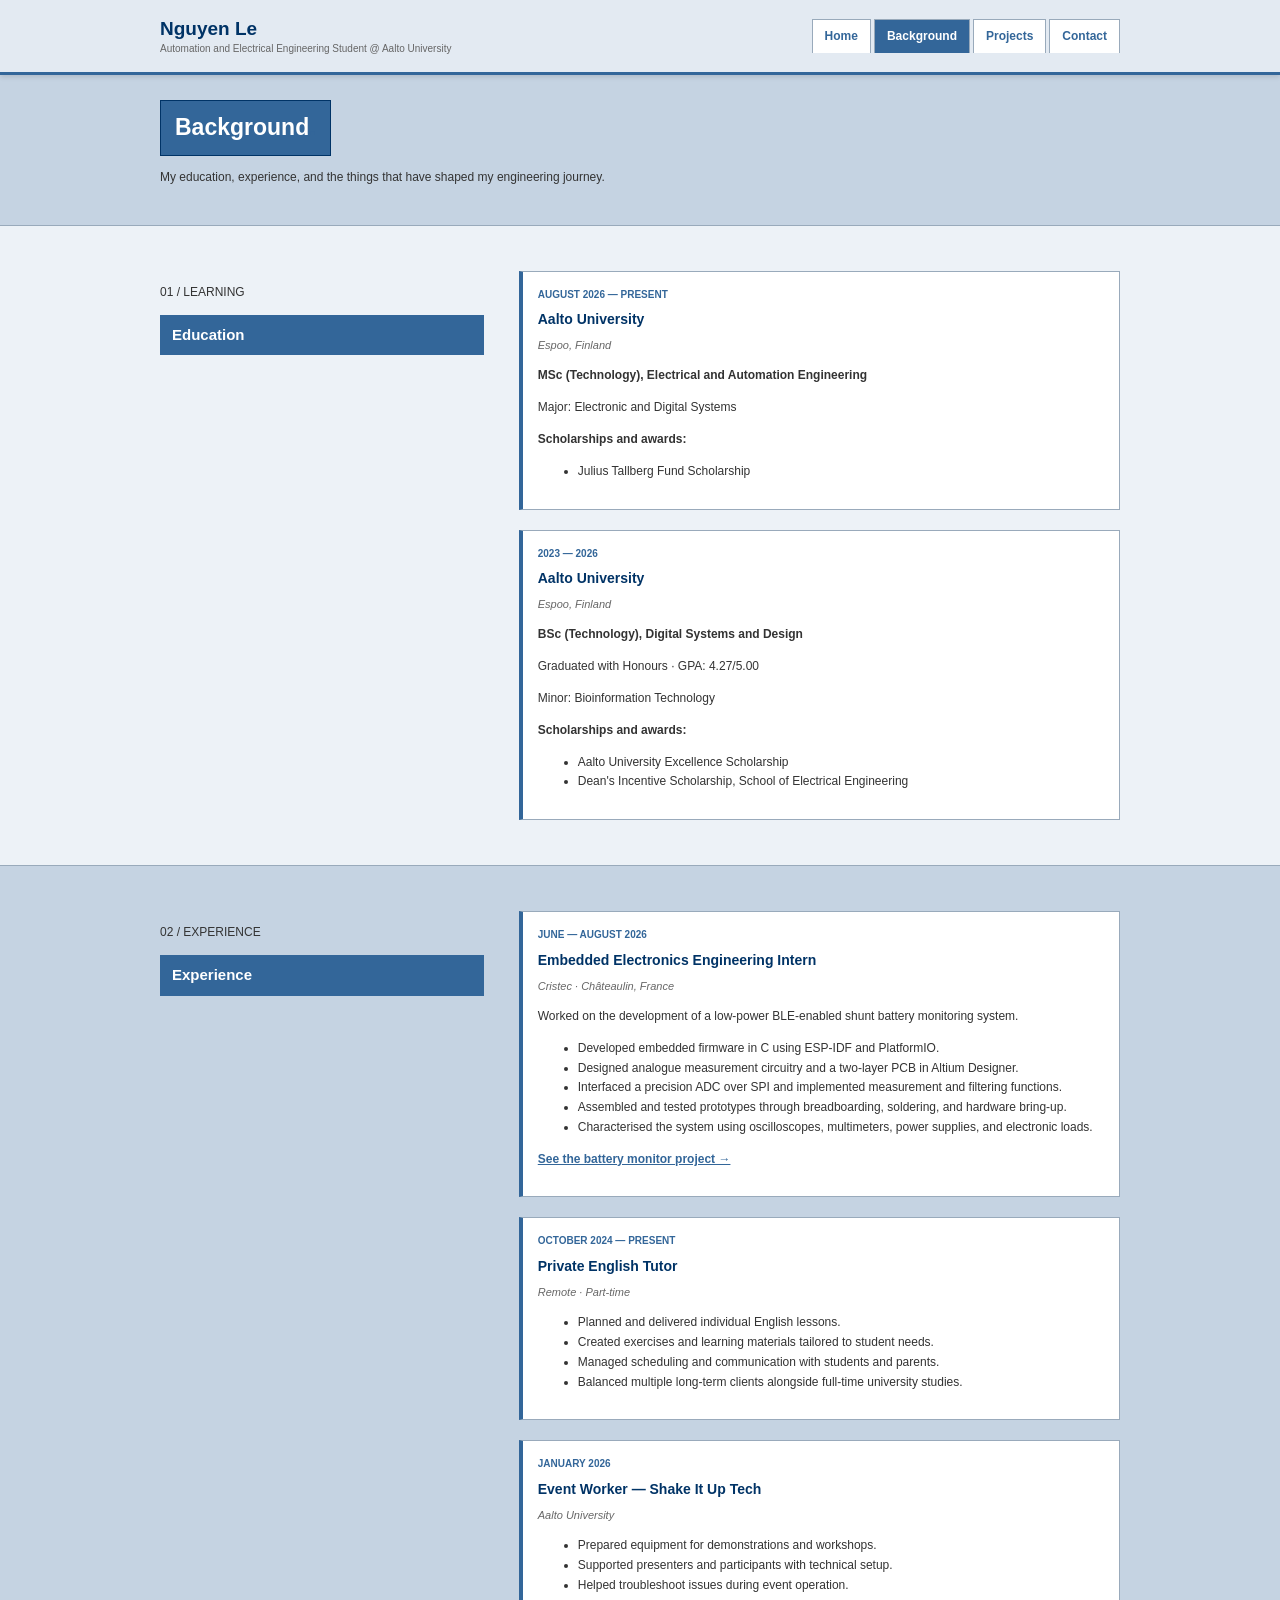
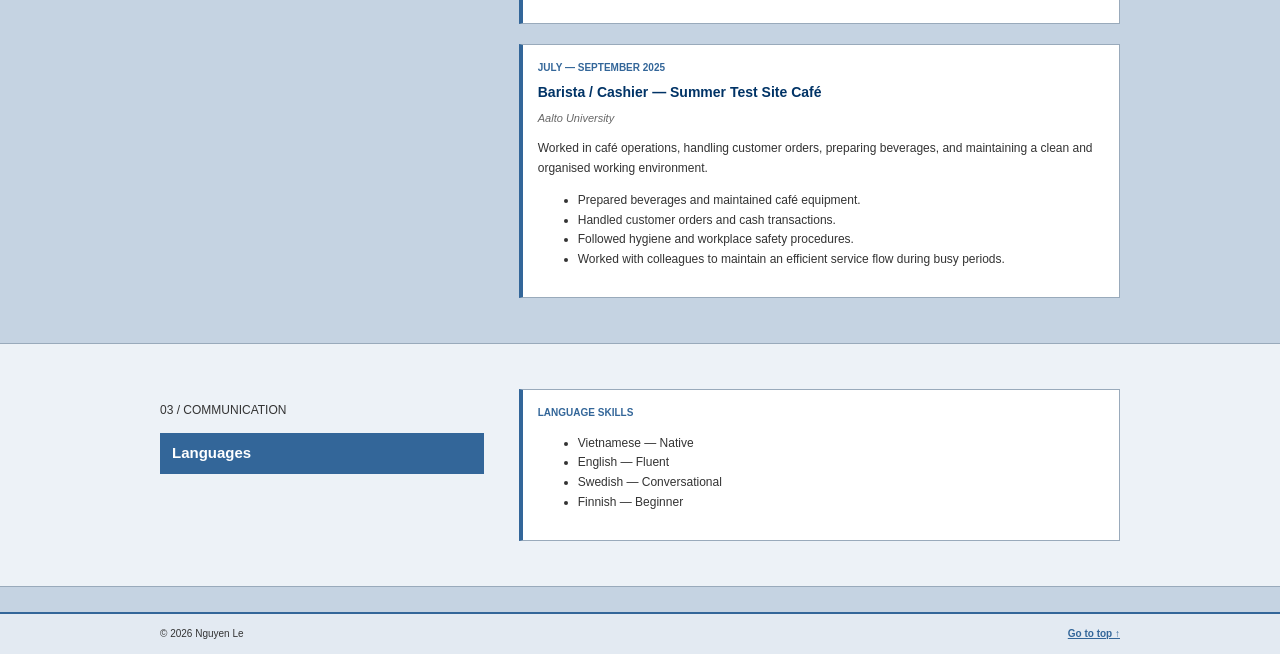
==== background.html @ 9ebc9a63 "Add files via upload" ====
<!DOCTYPE html>
<html lang="en">

<head>

    <meta charset="UTF-8">
    <meta name="viewport" content="width=device-width, initial-scale=1.0">

    <title>Nguyen Le | Background</title>

    <link rel="stylesheet" href="style.css">
    <script src="script.js" defer></script>

</head>


<body>

    <!-- HEADER -->

    <header class="site-header" id="header">

        <div class="header-container">

            <a href="index.html" class="brand">

                <span class="brand-name">Nguyen Le</span>

                <span class="brand-subtitle">
                    Automation and Electrical Engineering Student @ Aalto University
                </span>

            </a>


            <nav class="navbar">

                <a href="index.html">Home</a>

                <a href="background.html" class="active">
                    Background
                </a>

                <a href="projects.html">Projects</a>

                <a href="index.html#contact">Contact</a>

            </nav>

        </div>

    </header>


    <main>

        <!-- PAGE INTRO -->

        <section class="page-intro section-container">

            <h1>
                Background<span class="accent">.</span>
            </h1>

            <p class="lead">
                My education, experience, and the things
                that have shaped my engineering journey.
            </p>

        </section>


        <!-- EDUCATION -->

        <section class="section section-muted">

            <div class="section-container timeline-layout">

                <div class="timeline-heading">

                    <p class="eyebrow">01 / LEARNING</p>

                    <h2>Education</h2>

                </div>


                <div class="timeline-list">


                    <article class="timeline-item">

                        <div class="timeline-date">
                            AUGUST 2026 — PRESENT
                        </div>

                        <div>

                            <h3>Aalto University</h3>

                            <p class="item-subtitle">
                                Espoo, Finland
                            </p>

                            <p>
                                <strong>MSc (Technology), Electrical and Automation Engineering</strong>
                            </p>

                            <p>
                                Major: Electronic and Digital Systems
                            </p>

                            <p>
                                <strong>Scholarships and awards:</strong>
                            </p>

                            <ul>
                                <li>Julius Tallberg Fund Scholarship</li>
                            </ul>

                        </div>

                    </article>


                    <article class="timeline-item">

                        <div class="timeline-date">
                            2023 — 2026
                        </div>

                        <div>

                            <h3>Aalto University</h3>

                            <p class="item-subtitle">
                                Espoo, Finland
                            </p>

                            <p>
                                <strong>BSc (Technology), Digital Systems and Design</strong>
                            </p>

                            <p>
                                Graduated with Honours · GPA: 4.27/5.00
                            </p>

                            <p>
                                Minor: Bioinformation Technology
                            </p>

                            <p>
                                <strong>Scholarships and awards:</strong>
                            </p>

                            <ul>
                                <li>Aalto University Excellence Scholarship</li>
                                <li>Dean's Incentive Scholarship, School of Electrical Engineering</li>
                            </ul>

                        </div>

                    </article>


                </div>

            </div>

        </section>


        <!-- EXPERIENCE -->

        <section class="section">

            <div class="section-container timeline-layout">

                <div class="timeline-heading">

                    <p class="eyebrow">02 / EXPERIENCE</p>

                    <h2>Experience</h2>

                </div>


                <div class="timeline-list">


                    <article class="timeline-item">

                        <div class="timeline-date">
                            JUNE — AUGUST 2026
                        </div>

                        <div>

                            <h3>Embedded Electronics Engineering Intern</h3>

                            <p class="item-subtitle">
                                Cristec · Châteaulin, France
                            </p>

                            <p>
                                Worked on the development of a low-power BLE-enabled
                                shunt battery monitoring system.
                            </p>

                            <ul>
                                <li>Developed embedded firmware in C using ESP-IDF and PlatformIO.</li>
                                <li>Designed analogue measurement circuitry and a two-layer PCB in Altium Designer.</li>
                                <li>Interfaced a precision ADC over SPI and implemented measurement and filtering functions.</li>
                                <li>Assembled and tested prototypes through breadboarding, soldering, and hardware bring-up.</li>
                                <li>Characterised the system using oscilloscopes, multimeters, power supplies, and electronic loads.</li>
                            </ul>

                            <p>
                                <a href="projects/battery-monitor.html" class="text-link">
                                    See the battery monitor project →
                                </a>
                            </p>

                        </div>

                    </article>


                    <article class="timeline-item">

                        <div class="timeline-date">
                            OCTOBER 2024 — PRESENT
                        </div>

                        <div>

                            <h3>Private English Tutor</h3>

                            <p class="item-subtitle">
                                Remote · Part-time
                            </p>

                            <ul>
                                <li>Planned and delivered individual English lessons.</li>
                                <li>Created exercises and learning materials tailored to student needs.</li>
                                <li>Managed scheduling and communication with students and parents.</li>
                                <li>Balanced multiple long-term clients alongside full-time university studies.</li>
                            </ul>

                        </div>

                    </article>


                    <article class="timeline-item">

                        <div class="timeline-date">
                            JANUARY 2026
                        </div>

                        <div>

                            <h3>Event Worker — Shake It Up Tech</h3>

                            <p class="item-subtitle">
                                Aalto University
                            </p>

                            <ul>
                                <li>Prepared equipment for demonstrations and workshops.</li>
                                <li>Supported presenters and participants with technical setup.</li>
                                <li>Helped troubleshoot issues during event operation.</li>
                            </ul>

                        </div>

                    </article>


                    <article class="timeline-item">

                        <div class="timeline-date">
                            JULY — SEPTEMBER 2025
                        </div>

                        <div>

                            <h3>Barista / Cashier — Summer Test Site Café</h3>

                            <p class="item-subtitle">
                                Aalto University
                            </p>

                            <p>
                                Worked in café operations, handling customer orders,
                                preparing beverages, and maintaining a clean and
                                organised working environment.
                            </p>

                            <ul>
                                <li>Prepared beverages and maintained café equipment.</li>
                                <li>Handled customer orders and cash transactions.</li>
                                <li>Followed hygiene and workplace safety procedures.</li>
                                <li>Worked with colleagues to maintain an efficient service flow during busy periods.</li>
                            </ul>

                        </div>

                    </article>


                </div>

            </div>

        </section>


        <!-- LANGUAGES -->

        <section class="section section-muted">

            <div class="section-container timeline-layout">

                <div class="timeline-heading">

                    <p class="eyebrow">03 / COMMUNICATION</p>

                    <h2>Languages</h2>

                </div>


                <div class="timeline-list">

                    <article class="timeline-item">

                        <div class="timeline-date">
                            LANGUAGE SKILLS
                        </div>

                            <ul>
                                <li>Vietnamese — Native</li>
                                <li>English — Fluent</li>
                                <li>Swedish — Conversational</li>
                                <li>Finnish — Beginner</li>
                            </ul>

                        </div>

                    </article>

                </div>

            </div>

        </section>


    </main>


    <!-- FOOTER -->

    <footer class="site-footer">

        <div class="footer-container">

            <span>© <span data-year></span> Nguyen Le</span>

            <a href="#">Go to top ↑</a>

        </div>

    </footer>

</body>

</html>
---- style.css ----
/* =========================================
   1. COLOURS & GLOBAL SETTINGS
========================================= */

:root {
  color-scheme: light dark;

  --blue: #336699;
  --blue-dark: #003366;
  --blue-hover: #477bad;
  --blue-pale: #dce6f1;

  --page-bg: #c5d3e2;
  --header-bg: #e3eaf2;
  --panel-bg: #ffffff;
  --panel-alt: #edf2f7;

  --text: #333333;
  --muted: #666666;
  --border: #99aabb;

  --container-width: 960px;
  --header-height: 72px;
}

* {
  box-sizing: border-box;
}

html {
  scroll-behavior: smooth;
  scroll-padding-top: 100px;
}

body {
  margin: 0;
  background: var(--page-bg);
  color: var(--text);
  font-family: Verdana, Arial, sans-serif;
  font-size: 12px;
  line-height: 1.65;
}

h1,
h2,
h3 {
  font-family: Arial, Helvetica, sans-serif;
}

img {
  display: block;
  max-width: 100%;
}

a {
  color: var(--blue);
  text-decoration: underline;
}

a:visited {
  color: #663399;
}

a:hover {
  color: var(--blue-dark);
  text-decoration: none;
}

button {
  font: inherit;
}

.section-container,
.header-container,
.footer-container {
  width: min(94%, var(--container-width));
  margin: 0 auto;
}

.accent {
  color: var(--blue);
}

.text-link {
  font-weight: bold;
}

/* =========================================
   2. HEADER & NAVIGATION
========================================= */

.site-header {
  position: sticky;
  top: 0;
  z-index: 1000;
  background: var(--header-bg);
  border-bottom: 3px solid var(--blue);
  box-shadow: 0 2px 5px rgba(0, 0, 0, 0.12);
}

.header-container {
  min-height: var(--header-height);
  display: flex;
  align-items: center;
  justify-content: space-between;
  gap: 20px;
  transition: min-height 0.2s ease;
}

.site-header.scrolled .header-container {
  min-height: 58px;
}

.brand {
  display: flex;
  flex-direction: column;
  flex-shrink: 0;
  color: var(--text);
  text-decoration: none;
  line-height: 1.3;
}

.brand-name {
  color: var(--blue-dark);
  font-size: 19px;
  font-weight: bold;
}

.brand-subtitle {
  color: var(--muted);
  font-size: 10px;
}

.navbar {
  display: flex;
  align-items: center;
  flex-wrap: wrap;
  gap: 3px;
}

.navbar a {
  display: inline-block;
  padding: 7px 12px;
  background: var(--panel-bg);
  border: 1px solid var(--border);
  border-bottom: 0;
  color: var(--blue);
  font-family: Arial, sans-serif;
  font-size: 12px;
  font-weight: bold;
  text-decoration: none;
}

.navbar a:hover,
.navbar a.active {
  background: var(--blue);
  color: #ffffff;
}

/* =========================================
   3. HOME PAGE - INTRO
========================================= */

.home-intro {
  display: flex;
  align-items: flex-start;
  justify-content: space-between;
  gap: 18px;
  padding-top: 35px;
  padding-bottom: 35px;
}

.intro-text,
.intro-photo {
  background: var(--panel-bg);
  border: 1px solid var(--border);
}

.intro-text {
  flex: 1 1 55%;
  min-width: 0;
  padding: 20px;
}

.intro-text h1 {
  margin: 0 0 16px;
  color: var(--blue-dark);
  font-family: Arial, Helvetica, sans-serif;
  font-size: 24px;
  line-height: 1.3;
}

.intro-text p {
  margin: 0 0 18px;
  line-height: 1.7;
}

.intro-text p:last-child {
  margin-bottom: 0;
}

.intro-photo {
  flex: 0 1 38%;
  min-width: 220px;
  padding: 8px;
  text-align: center;
}

.profile-image {
  width: 100%;
  height: 300px;
  object-fit: cover;
  background: var(--panel-alt);
  border: 1px solid var(--border);
}

.image-caption {
  margin: 8px 0 0;
  color: var(--muted);
  font-size: 10px;
  font-style: italic;
}

/* ========================================
   4. HOME PAGE - FEATURED
======================================== */

.featured-section {
  margin-bottom: 24px;
}

.featured-grid {
  display: grid;
  grid-template-columns: repeat(3, minmax(0, 1fr));
  gap: 14px;
  padding: 14px;
}

.featured-project {
  min-width: 0;
  overflow: hidden;
  background: var(--panel-bg);
  color: var(--panel-text);
  border: 1px solid var(--border);
  box-shadow: 2px 2px 0 var(--shadow);
}

.featured-project > a {
  display: block;
  padding: 8px 8px 0;
}

.featured-project img {
  display: block;
  width: 100%;
  aspect-ratio: 4 / 3;
  object-fit: cover;
  border: 1px solid var(--border);
}

.featured-project-content {
  padding: 10px;
}

.featured-project h3 {
  margin: 0 0 5px;
  font-size: 14px;
}

.featured-project h3 a {
  color: var(--blue);
}

.featured-project p {
  margin: 6px 0 0;
  font-size: 12px;
  line-height: 1.5;
}

.project-meta {
  color: var(--muted);
  font-size: 11px !important;
}

/* =========================================
   5. HOME PAGE - CONTACTS
========================================= */

.contact-section {
  padding: 25px 0;
}

.contact-container {
  padding: 0 16px 16px;
  background: var(--panel-bg);
  border: 1px solid var(--border);
}

.contact-container h2 {
  margin: 0 -16px 15px;
  padding: 8px 12px;
  background: var(--blue);
  color: #ffffff;
  font-family: Arial, sans-serif;
  font-size: 14px;
}

.contact-container p {
  margin: 6px 0;
}

.contact-container a {
  overflow-wrap: anywhere;
}

/* =========================================
   6. SECTIONS AND HEADINGS
========================================= */

.section {
  padding: 45px 0;
}

.section-muted {
  background: var(--panel-alt);
  border-top: 1px solid var(--border);
  border-bottom: 1px solid var(--border);
}

.section-heading {
  margin-bottom: 18px;
}

.section-heading h2 {
  margin: 0;
  padding: 8px 12px;
  background: var(--blue);
  color: #ffffff;
  font-family: Arial, sans-serif;
  font-size: 15px;
}

.section-heading p {
  margin: 8px 0 0;
  color: var(--muted);
}

.page-intro {
  padding: 25px 0;
}

.page-intro h1 {
  display: inline-block;
  margin: 0;
  padding: 8px 14px;
  background: var(--blue);
  border: 1px solid var(--blue-dark);
  color: #ffffff;
  font-family: Arial, sans-serif;
  font-size: 23px;
}

/* =========================================
   7. PROJECTS PAGE
========================================= */

.project-list {
  display: flex;
  flex-direction: column;
  gap: 15px;
}

.project-row {
  display: flex;
  align-items: stretch;
  gap: 15px;
  padding: 0;
  background: var(--panel-bg);
  border: 1px solid var(--border);
}

.project-thumbnail {
  flex: 0 0 235px;
  align-self: flex-start;
  display: block;
  margin: 12px 0 12px 12px;
  padding: 4px;
  background: var(--panel-alt);
  border: 1px solid var(--border);
}

.project-thumbnail img {
  width: 100%;
  height: 165px;
  object-fit: cover;
  background: var(--panel-alt);
}

.project-info {
  flex: 1;
  min-width: 0;
  padding: 12px 14px 14px 0;
}

.project-info h2 {
  margin: -12px -14px 9px 0;
  padding: 8px 12px;
  background: var(--blue-pale);
  border-bottom: 1px solid var(--border);
  font-family: Arial, sans-serif;
  font-size: 15px;
}

.project-info h2 a {
  color: var(--blue-dark);
  text-decoration: none;
}

.project-info h2 a:hover {
  text-decoration: underline;
}

.project-meta {
  margin: 0 0 10px;
  color: var(--muted);
  font-size: 10px;
  font-weight: bold;
}

.project-meta span {
  padding: 0 5px;
  color: var(--blue);
}

.project-info > p:not(.project-meta) {
  margin: 0 0 15px;
  line-height: 1.65;
}

/* =========================================
   8. BACKGROUND PAGE
========================================= */

.timeline-layout {
  display: grid;
  grid-template-columns: 0.7fr 1.3fr;
  gap: 35px;
}

.timeline-heading {
  align-self: start;
}

.timeline-heading h2 {
  margin: 0;
  padding: 8px 12px;
  background: var(--blue);
  color: #ffffff;
  font-family: Arial, sans-serif;
  font-size: 15px;
}

.timeline-list {
  display: flex;
  flex-direction: column;
  gap: 20px;
}

.timeline-item {
  padding: 15px;
  background: var(--panel-bg);
  border: 1px solid var(--border);
  border-left: 4px solid var(--blue);
}

.timeline-date {
  color: var(--blue);
  font-size: 10px;
  font-weight: bold;
}

.timeline-item h3 {
  margin: 5px 0;
  color: var(--blue-dark);
  font-size: 14px;
}

.item-subtitle {
  margin: 0 0 10px;
  color: var(--muted);
  font-size: 11px;
  font-style: italic;
}

/* =========================================
   9. PROJECT ARTICLE
========================================= */

.article-hero {
  position: relative;
  display: flex;
  align-items: flex-end;
  min-height: 350px;
  padding: 45px 0;
  overflow: hidden;
  background: #172c4c;
}

.article-background {
  position: absolute;
  inset: 0;
  width: 100%;
  height: 100%;
  object-fit: cover;
}

.article-overlay {
  position: absolute;
  inset: 0;
  background: rgba(10, 25, 50, 0.72);
}

.article-hero-content {
  position: relative;
  z-index: 1;
  width: min(92%, var(--container-width));
  margin: 0 auto;
  color: #ffffff;
}

.article-hero-content h1 {
  max-width: 800px;
  margin: 10px 0;
  font-family: Arial, sans-serif;
  font-size: 28px;
  line-height: 1.2;
}

.article-hero-content p {
  max-width: 700px;
}

.article-hero-content a {
  color: #c6dcff;
}

.back-link {
  display: inline-block;
  margin-bottom: 18px;
  font-weight: bold;
}

.article-content {
  width: min(92%, 800px);
  margin: 45px auto;
  padding: 20px;
  background: var(--panel-bg);
  border: 1px solid var(--border);
}

.article-meta {
  padding-bottom: 18px;
  border-bottom: 1px dashed var(--border);
  color: var(--muted);
  font-size: 11px;
}

.article-content h2 {
  margin: 35px 0 12px;
  padding-bottom: 6px;
  border-bottom: 1px solid var(--border);
  color: var(--blue-dark);
  font-size: 17px;
}

.article-content h3 {
  margin: 25px 0 10px;
}

.article-content p {
  margin: 0 0 18px;
}

.article-content ul,
.article-content ol {
  padding-left: 25px;
  margin-bottom: 20px;
}

.article-media {
  margin: 30px 0;
  width: 100%;
}

.article-media-grid {
  display: flex;
  align-items: stretch;
  justify-content: center;
  gap: 15px;
  width: 100%;
}

.article-media-grid img {
  display: block;
  height: 300px;
  width: auto;
  max-width: 100%;
  object-fit: contain;
  border-radius: 8px;
}

.article-media > img {
  display: block;
  width: 100%;
  height: auto;
  border-radius: 8px;
}

.article-video {
  display: block;
  width: 100%;
  aspect-ratio: 16 / 9;
  border: none;
  border-radius: 8px;
  background: #000;
}

.article-media figcaption {
  margin-top: 10px;
  font-size: 0.9rem;
  color: var(--text-muted);
  text-align: center;
}

@media (max-width: 700px) {
  .article-media-grid {
    flex-wrap: wrap;
  }

  .article-media-grid img {
    height: 220px;
    max-width: 100%;
  }
}

.article-end {
  margin-top: 35px;
  padding-top: 20px;
  border-top: 1px dashed var(--border);

  display: flex;
  justify-content: space-between;
  align-items: center;
  gap: 1rem;
}

/* =========================================
   10. FOOTER
========================================= */

.site-footer {
  margin-top: 25px;
  padding: 12px 0;
  background: var(--header-bg);
  border-top: 2px solid var(--blue);
  color: var(--text);
  font-size: 10px;
}

.footer-container {
  display: flex;
  align-items: center;
  justify-content: space-between;
  gap: 15px;
}

.footer-container a {
  font-weight: bold;
}

/* =========================================
   11. DARK MODE
========================================= */

@media (prefers-color-scheme: dark) {
  :root {
    --blue: #8ab9e8;
    --blue-dark: #b3d5f5;
    --blue-hover: #d0e5ff;
    --blue-pale: #263b53;

    --page-bg: #202b39;
    --header-bg: #29394c;
    --panel-bg: #2b3746;
    --panel-alt: #354456;

    --text: #e1e8f0;
    --muted: #bac6d3;
    --border: #61758b;
  }

  a,
  a:visited {
    color: #9bc8f5;
  }

  a:hover {
    color: #d0e5ff;
  }

  .brand-name {
    color: #9bc8f5;
  }

  .navbar a {
    background: var(--panel-bg);
    border-color: var(--border);
    color: #9bc8f5;
  }

  .navbar a:hover,
  .navbar a.active {
    background: var(--blue);
    color: #172536;
  }

  .intro-text h1,
  .project-info h2 a,
  .timeline-item h3,
  .article-content h2 {
    color: var(--blue-dark);
  }

  .project-info h2 {
    background: var(--panel-alt);
    border-color: var(--border);
  }

  .article-overlay {
    background: rgba(5, 12, 25, 0.82);
  }

  .article-hero-content a {
    color: #b9d4ff;
  }

  .article-hero-content p {
    color: #e3eaf4;
  }
}

/* =========================================
   12. RESPONSIVENESS
========================================= */

@media (max-width: 760px) {
  /* Header */

  .header-container {
    min-height: 105px;
    flex-direction: column;
    align-items: flex-start;
    justify-content: center;
    gap: 5px;
    padding-top: 8px;
    padding-bottom: 8px;
  }

  .site-header.scrolled .header-container {
    min-height: 105px;
  }

  .navbar {
    width: 100%;
    flex-wrap: nowrap;
    gap: 3px;
    overflow-x: auto;
    padding-bottom: 3px;
  }

  .navbar a {
    flex-shrink: 0;
  }

  /* Home */

  .home-intro {
    flex-direction: column;
    align-items: stretch;
    gap: 28px;
    padding-top: 25px;
    padding-bottom: 35px;
  }

  .intro-photo {
    width: min(100%, 430px);
    align-self: center;
  }

  .profile-image {
    height: 320px;
  }

  /* Projects */

  .project-row {
    flex-direction: column;
  }

  .project-thumbnail {
    flex: auto;
    width: auto;
    margin: 12px 12px 0;
  }

  .project-thumbnail img {
    height: 210px;
  }

  .project-info {
    padding: 12px;
  }

  .project-info h2 {
    margin: -12px -12px 10px;
  }

  /* Background */

  .timeline-layout {
    grid-template-columns: 1fr;
    gap: 20px;
  }

  /* Article */

  .article-content {
    padding: 20px;
  }
}

/* =========================================
   13. MOBILE SCREENS
========================================= */

@media (max-width: 450px) {
  body {
    font-size: 12px;
  }

  .intro-text {
    padding: 16px;
  }

  .intro-text h1 {
    font-size: 21px;
  }

  .profile-image {
    height: 270px;
  }

  .project-info h2 {
    font-size: 14px;
  }

  .project-meta span {
    padding: 0 2px;
  }

  .footer-container {
    align-items: flex-start;
  }

  .article-hero-content h1 {
    font-size: 23px;
  }
}

/* =========================================
   14. ACCESSIBILITY
========================================= */

@media (prefers-reduced-motion: reduce) {
  html {
    scroll-behavior: auto;
  }

  *,
  *::before,
  *::after {
    transition-duration: 0.01ms !important;
  }
}
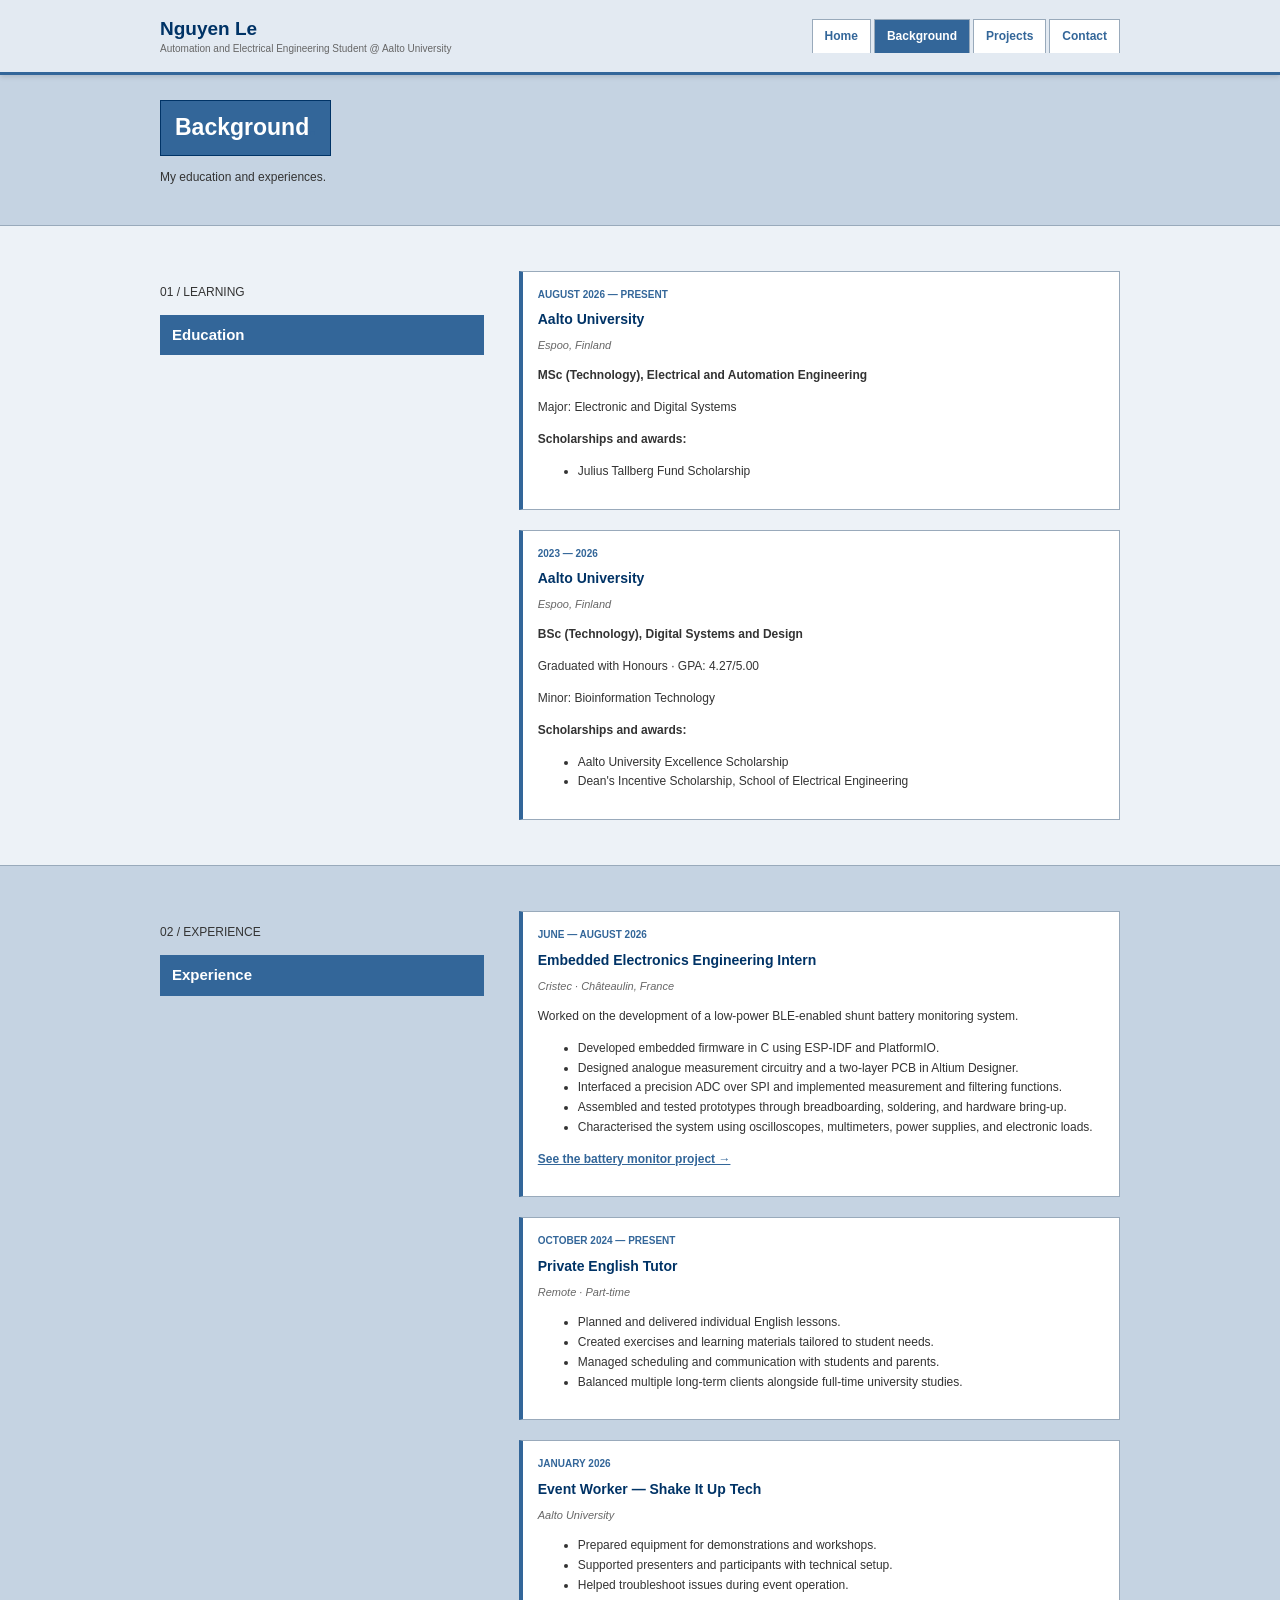
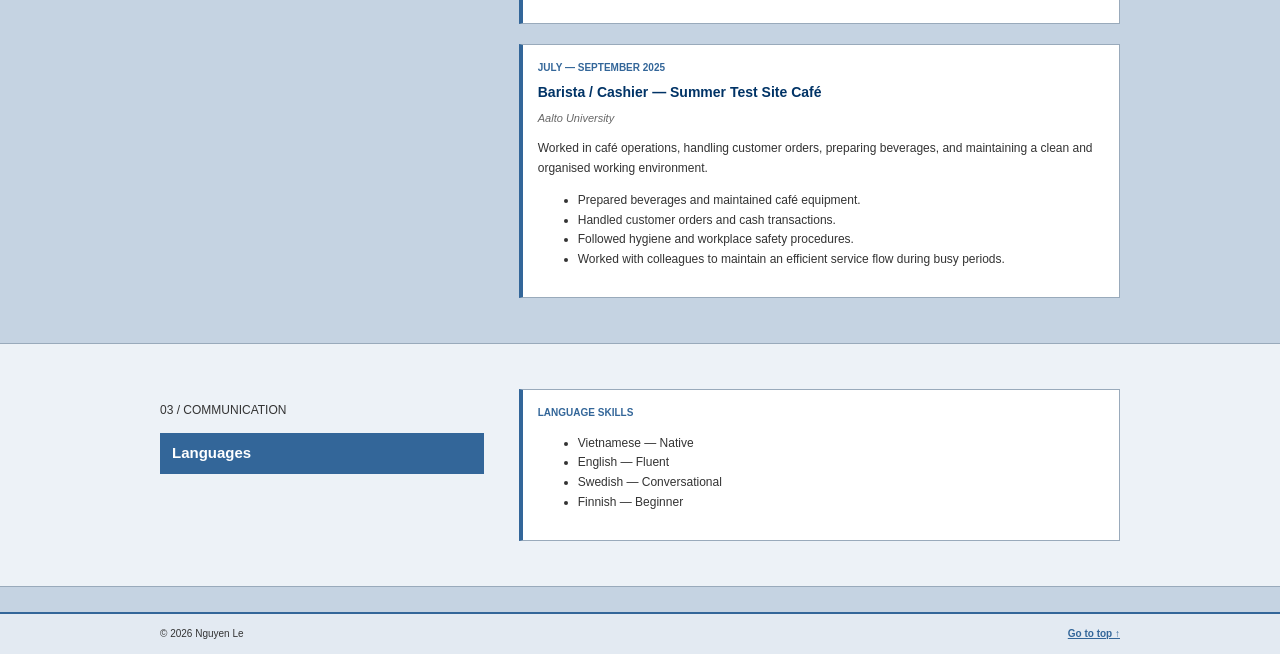
==== commit fef43f53: "Update background.html" ====
--- a/background.html
+++ b/background.html
@@ -64,8 +64,7 @@
             </h1>
 
             <p class="lead">
-                My education, experience, and the things
-                that have shaped my engineering journey.
+                My education and experiences.
             </p>
 
         </section>
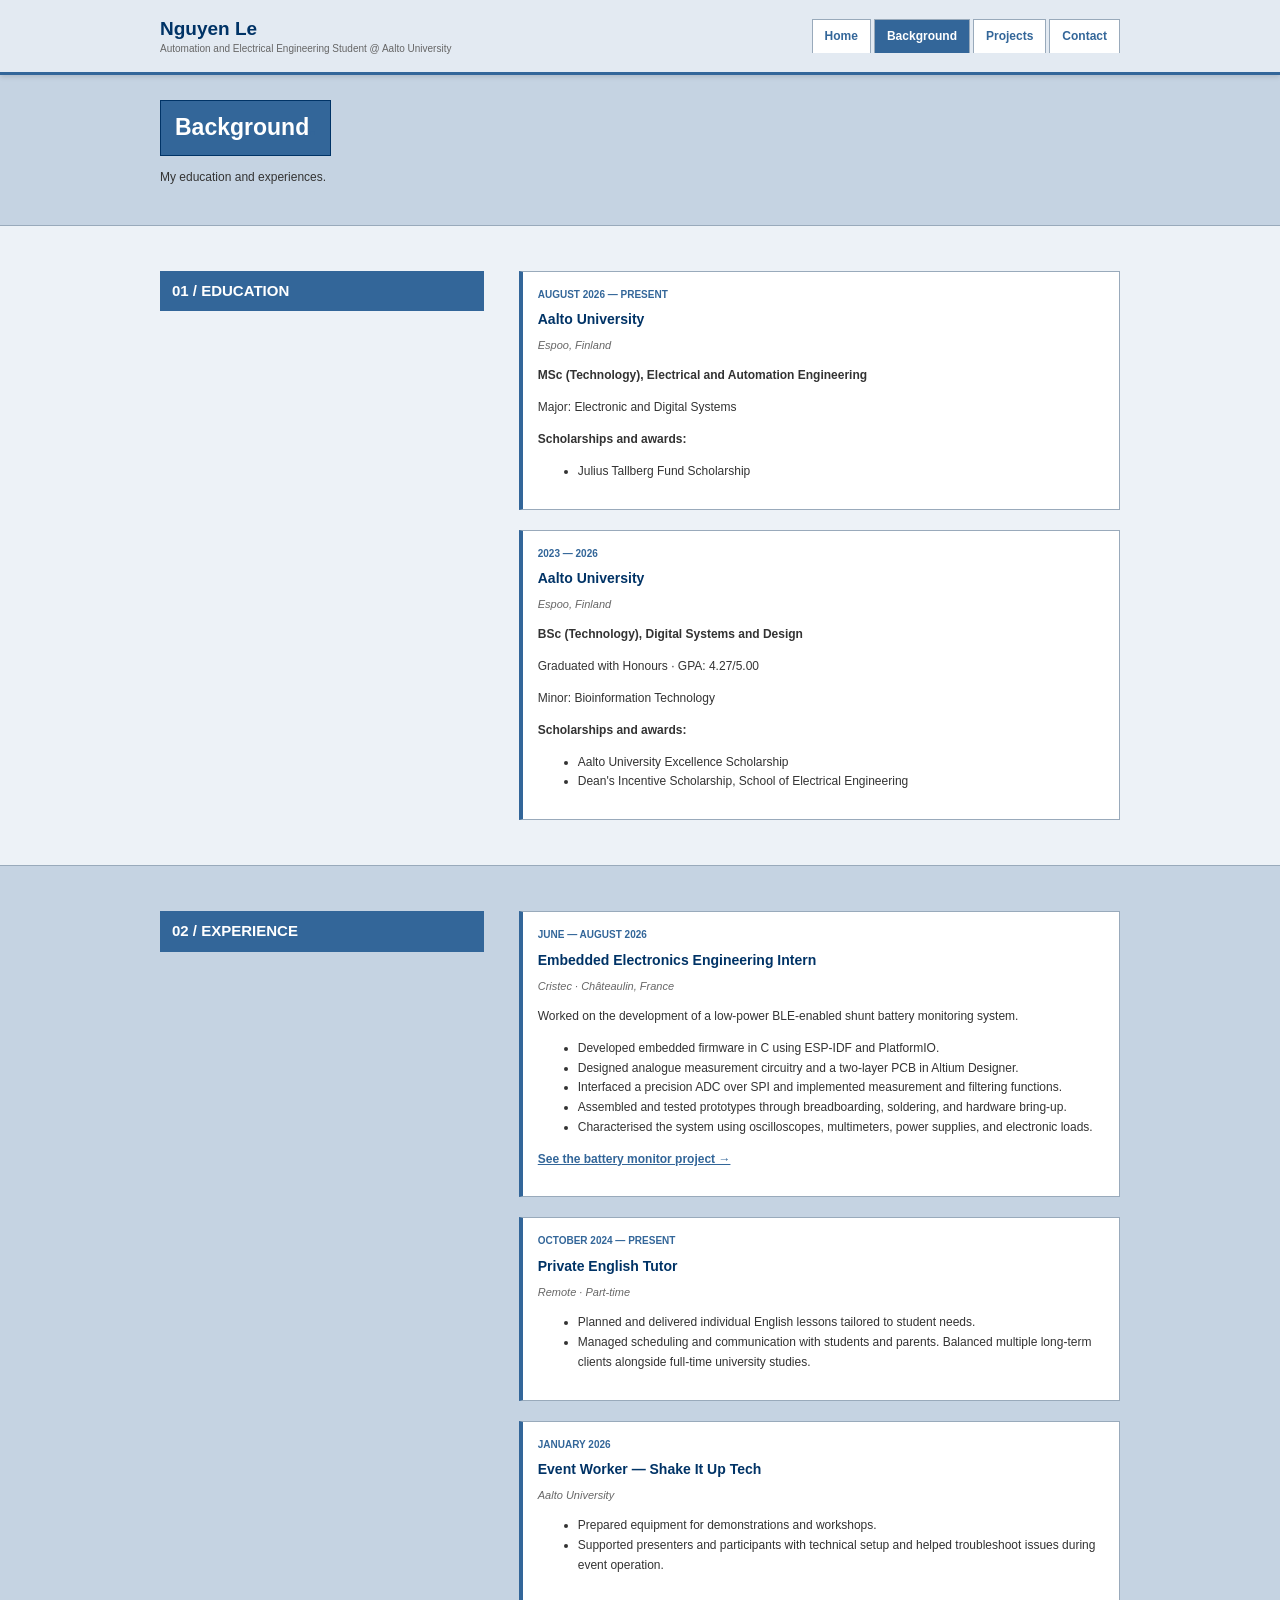
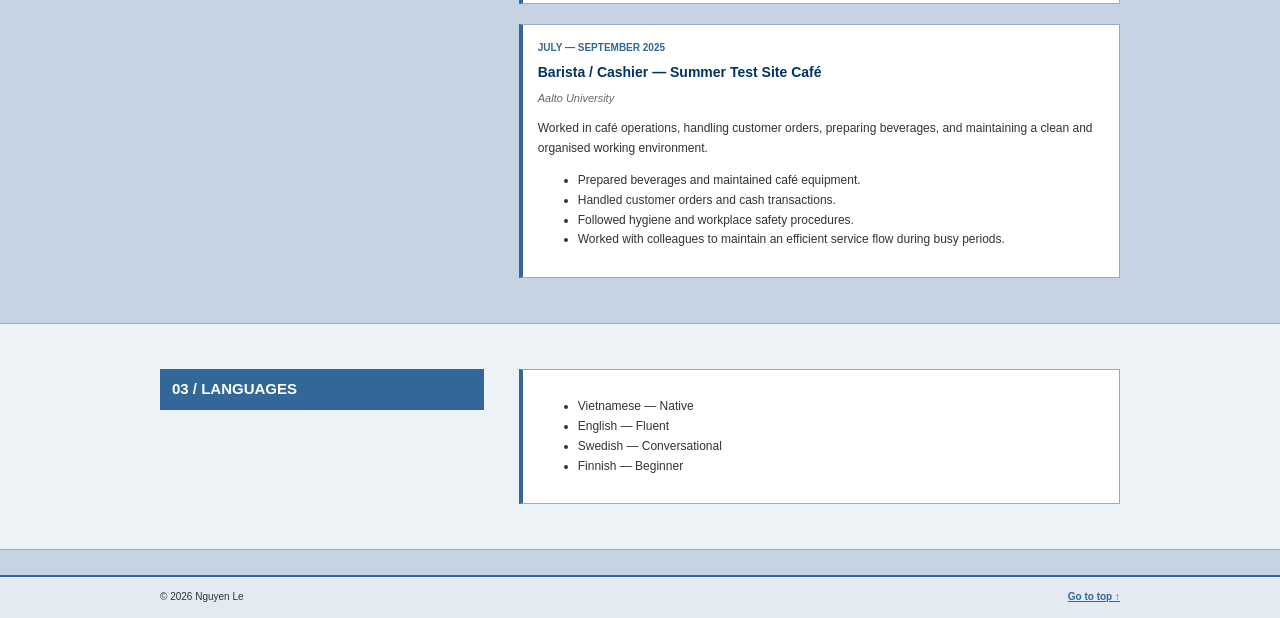
==== commit e4fc0ec6: "Update background.html" ====
--- a/background.html
+++ b/background.html
@@ -77,10 +77,7 @@
             <div class="section-container timeline-layout">
 
                 <div class="timeline-heading">
-
-                    <p class="eyebrow">01 / LEARNING</p>
-
-                    <h2>Education</h2>
+                    <h2>01 / EDUCATION</h2>
 
                 </div>
 
@@ -177,10 +174,7 @@
             <div class="section-container timeline-layout">
 
                 <div class="timeline-heading">
-
-                    <p class="eyebrow">02 / EXPERIENCE</p>
-
-                    <h2>Experience</h2>
+                    <h2>02 / EXPERIENCE</h2>
 
                 </div>
 
@@ -241,10 +235,8 @@
                             </p>
 
                             <ul>
-                                <li>Planned and delivered individual English lessons.</li>
-                                <li>Created exercises and learning materials tailored to student needs.</li>
-                                <li>Managed scheduling and communication with students and parents.</li>
-                                <li>Balanced multiple long-term clients alongside full-time university studies.</li>
+                                <li>Planned and delivered individual English lessons tailored to student needs.</li>
+                                <li>Managed scheduling and communication with students and parents. Balanced multiple long-term clients alongside full-time university studies.</li>
                             </ul>
 
                         </div>
@@ -268,8 +260,7 @@
 
                             <ul>
                                 <li>Prepared equipment for demonstrations and workshops.</li>
-                                <li>Supported presenters and participants with technical setup.</li>
-                                <li>Helped troubleshoot issues during event operation.</li>
+                                <li>Supported presenters and participants with technical setup and helped troubleshoot issues during event operation.</li>
                             </ul>
 
                         </div>
@@ -324,21 +315,14 @@
 
                 <div class="timeline-heading">
 
-                    <p class="eyebrow">03 / COMMUNICATION</p>
-
-                    <h2>Languages</h2>
-
-                </div>
-
+                    <h2>03 / LANGUAGES</h2>
+
+                </div>
 
                 <div class="timeline-list">
 
                     <article class="timeline-item">
-
-                        <div class="timeline-date">
-                            LANGUAGE SKILLS
-                        </div>
-
+                        
                             <ul>
                                 <li>Vietnamese — Native</li>
                                 <li>English — Fluent</li>
@@ -356,7 +340,6 @@
 
         </section>
 
-
     </main>
 
 
